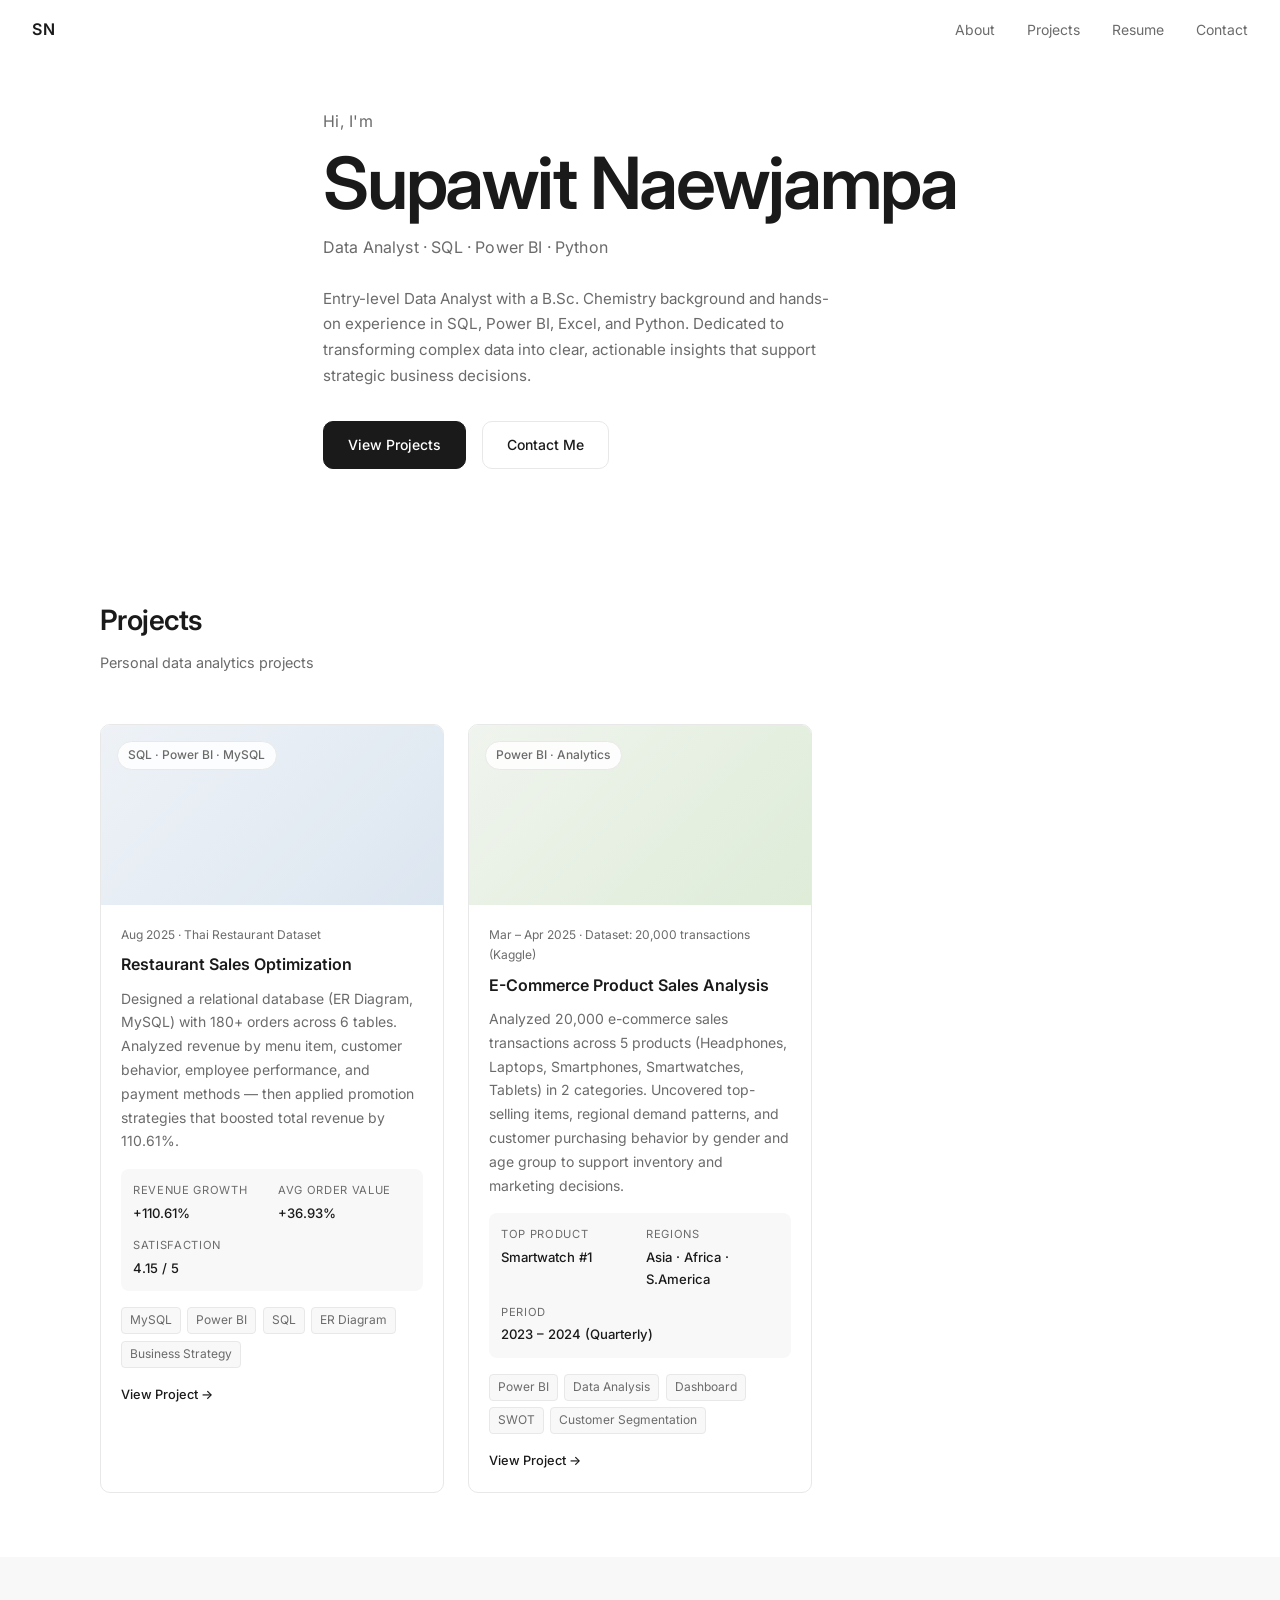
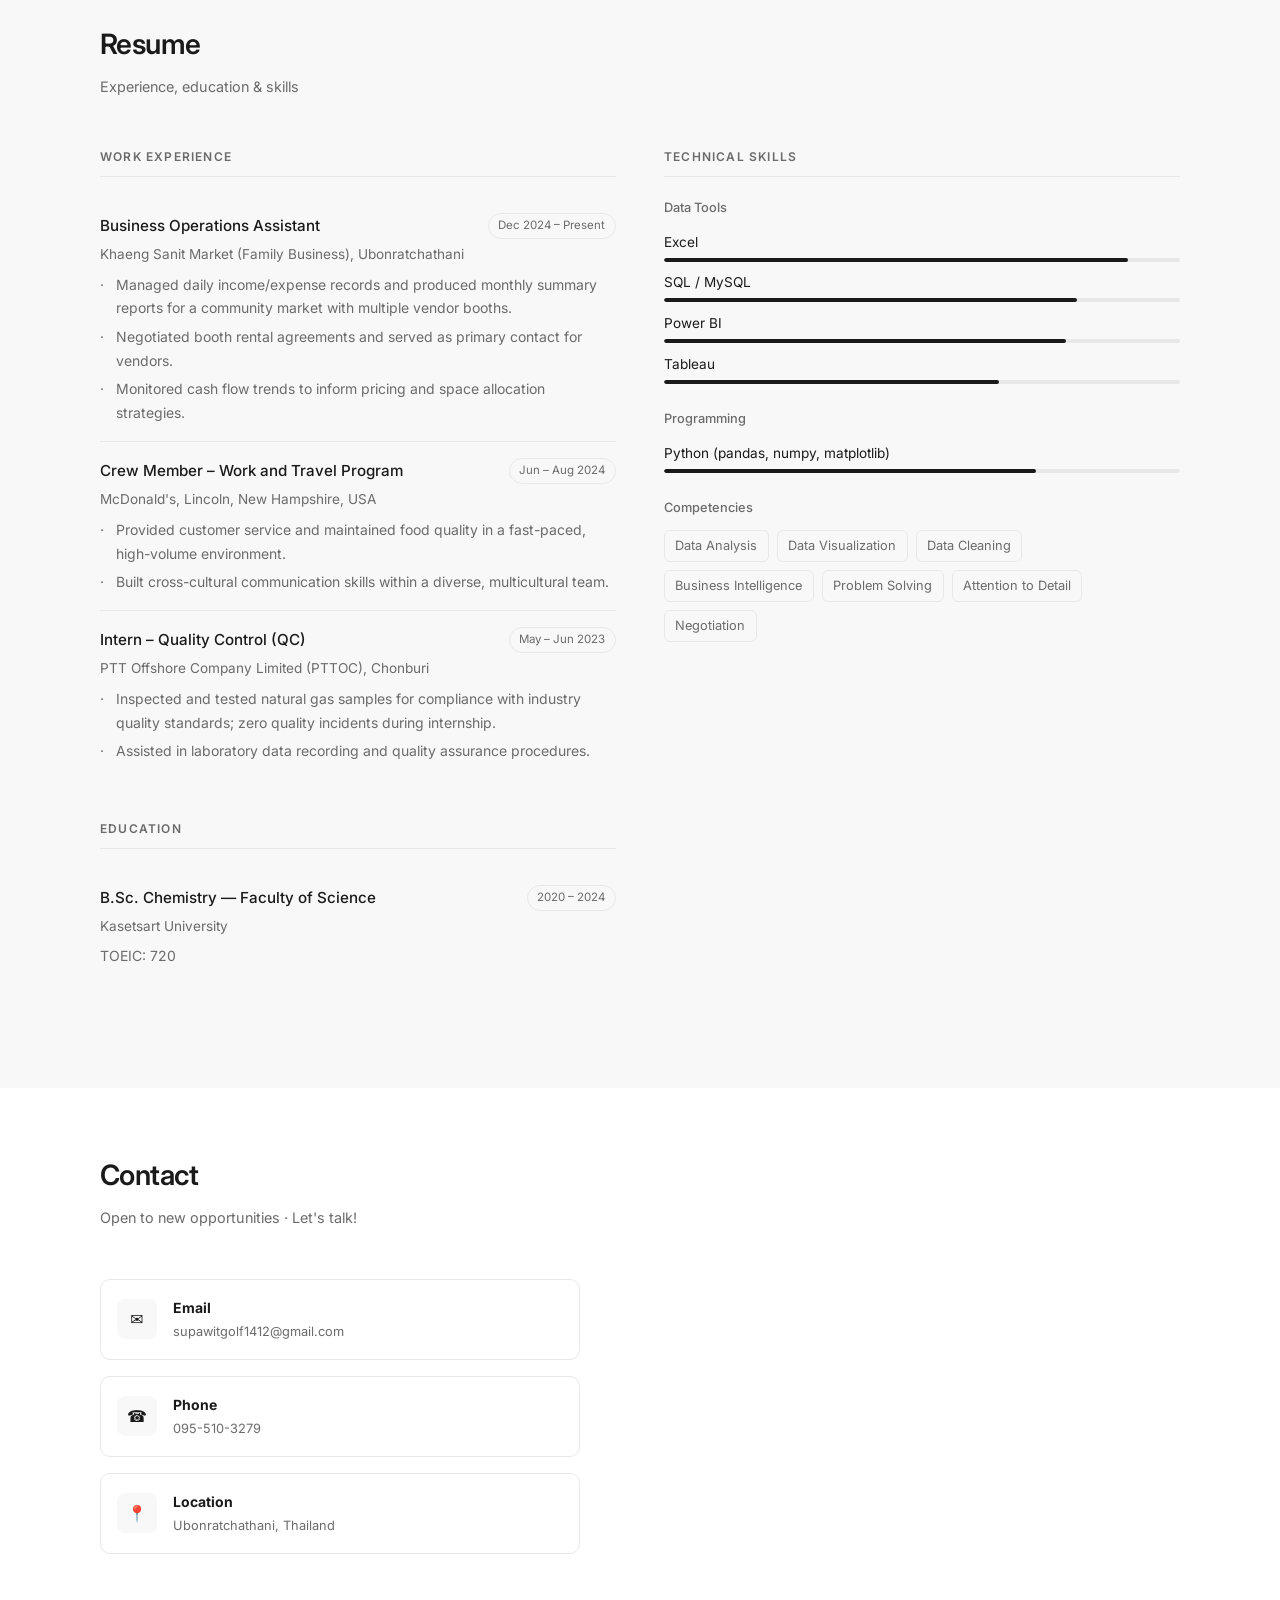
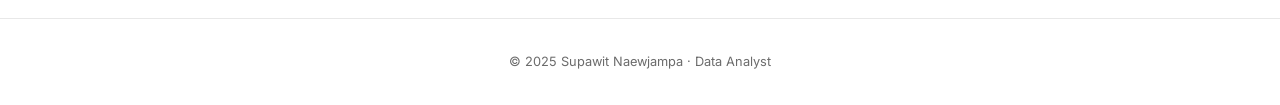
==== index.html @ 6e82e292 "Add portfolio website" ====
<!DOCTYPE html>
<html lang="en">
<head>
  <meta charset="UTF-8" />
  <meta name="viewport" content="width=device-width, initial-scale=1.0" />
  <title>Supawit Naewjampa — Data Analyst</title>
  <meta name="description" content="Portfolio of Supawit Naewjampa, an entry-level Data Analyst skilled in SQL, Power BI, Excel, and Python. Open to new opportunities." />
  <meta name="keywords" content="Data Analyst, SQL, Power BI, Python, Excel, Tableau, Portfolio" />
  <meta property="og:title" content="Supawit Naewjampa — Data Analyst" />
  <meta property="og:description" content="Entry-level Data Analyst with hands-on experience in SQL, Power BI, Excel, and Python. View my projects and resume." />
  <meta property="og:type" content="website" />
  <link rel="icon" href="data:image/svg+xml,<svg xmlns='http://www.w3.org/2000/svg' viewBox='0 0 100 100'><text y='.9em' font-size='90'>📊</text></svg>" />
  <link rel="stylesheet" href="style.css" />
  <link rel="preconnect" href="https://fonts.googleapis.com" />
  <link href="https://fonts.googleapis.com/css2?family=Inter:wght@300;400;500;600&display=swap" rel="stylesheet" />
</head>
<body>

  <!-- NAV -->
  <nav class="nav" id="nav">
    <a href="#" class="nav-logo">SN</a>
    <ul class="nav-links">
      <li><a href="#about">About</a></li>
      <li><a href="#portfolio">Projects</a></li>
      <li><a href="#resume">Resume</a></li>
      <li><a href="#contact">Contact</a></li>
    </ul>
    <button class="nav-toggle" id="navToggle" aria-label="Menu">
      <span></span><span></span><span></span>
    </button>
  </nav>

  <!-- HERO / ABOUT -->
  <section id="about" class="section hero">
    <div class="container">
      <p class="hero-greeting">Hi, I'm</p>
      <h1 class="hero-name">Supawit Naewjampa</h1>
      <p class="hero-title">Data Analyst · SQL · Power BI · Python</p>
      <p class="hero-bio">
        Entry-level Data Analyst with a B.Sc. Chemistry background and hands-on experience in SQL, Power BI, Excel, and Python.
        Dedicated to transforming complex data into clear, actionable insights that support strategic business decisions.
      </p>
      <div class="hero-cta">
        <a href="#portfolio" class="btn btn-primary">View Projects</a>
        <a href="#contact" class="btn btn-outline">Contact Me</a>
      </div>
    </div>
  </section>

  <!-- PORTFOLIO -->
  <section id="portfolio" class="section">
    <div class="container">
      <h2 class="section-title">Projects</h2>
      <p class="section-sub">Personal data analytics projects</p>

      <div class="grid">

        <article class="card">
          <div class="card-img card-img--db">
            <span class="card-tag">SQL · Power BI · MySQL</span>
          </div>
          <div class="card-body">
            <div class="card-meta">Aug 2025 · Thai Restaurant Dataset</div>
            <h3>Restaurant Sales Optimization</h3>
            <p>Designed a relational database (ER Diagram, MySQL) with 180+ orders across 6 tables. Analyzed revenue by menu item, customer behavior, employee performance, and payment methods — then applied promotion strategies that boosted total revenue by 110.61%.</p>
            <div class="card-highlights">
              <div class="highlight-item">
                <span class="highlight-label">Revenue Growth</span>
                <span class="highlight-value">+110.61%</span>
              </div>
              <div class="highlight-item">
                <span class="highlight-label">Avg Order Value</span>
                <span class="highlight-value">+36.93%</span>
              </div>
              <div class="highlight-item">
                <span class="highlight-label">Satisfaction</span>
                <span class="highlight-value">4.15 / 5</span>
              </div>
            </div>
            <div class="card-tags">
              <span>MySQL</span><span>Power BI</span><span>SQL</span><span>ER Diagram</span><span>Business Strategy</span>
            </div>
            <div class="card-links">
              <a href="https://coda.io/d/_dsMprpHT7Dx/Final-Project-Restaurant-Sales-Optimization_su_0Qp3b" target="_blank" rel="noopener" class="stretched-link">View Project →</a>
            </div>
          </div>
        </article>

        <article class="card card--wide">
          <div class="card-img card-img--ecom">
            <span class="card-tag">Power BI · Analytics</span>
          </div>
          <div class="card-body">
            <div class="card-meta">Mar – Apr 2025 · Dataset: 20,000 transactions (Kaggle)</div>
            <h3>E-Commerce Product Sales Analysis</h3>
            <p>Analyzed 20,000 e-commerce sales transactions across 5 products (Headphones, Laptops, Smartphones, Smartwatches, Tablets) in 2 categories. Uncovered top-selling items, regional demand patterns, and customer purchasing behavior by gender and age group to support inventory and marketing decisions.</p>
            <div class="card-highlights">
              <div class="highlight-item">
                <span class="highlight-label">Top Product</span>
                <span class="highlight-value">Smartwatch #1</span>
              </div>
              <div class="highlight-item">
                <span class="highlight-label">Regions</span>
                <span class="highlight-value">Asia · Africa · S.America</span>
              </div>
              <div class="highlight-item">
                <span class="highlight-label">Period</span>
                <span class="highlight-value">2023 – 2024 (Quarterly)</span>
              </div>
            </div>
            <div class="card-tags">
              <span>Power BI</span><span>Data Analysis</span><span>Dashboard</span><span>SWOT</span><span>Customer Segmentation</span>
            </div>
            <div class="card-links">
              <a href="https://www.notion.so/E-Commerce-Product-Sales-19c17aaf703680258647c594eb181c4d" target="_blank" rel="noopener" class="stretched-link">View Project →</a>
            </div>
          </div>
        </article>

      </div>
    </div>
  </section>

  <!-- RESUME -->
  <section id="resume" class="section section-alt">
    <div class="container">
      <h2 class="section-title">Resume</h2>
      <p class="section-sub">Experience, education & skills</p>

      <div class="resume-grid">

        <!-- LEFT -->
        <div>

          <div class="resume-block">
            <h3 class="resume-block-title">Work Experience</h3>

            <div class="timeline-item">
              <div class="timeline-header">
                <strong>Business Operations Assistant</strong>
                <span class="badge">Dec 2024 – Present</span>
              </div>
              <p class="timeline-company">Khaeng Sanit Market (Family Business), Ubonratchathani</p>
              <ul class="timeline-list">
                <li>Managed daily income/expense records and produced monthly summary reports for a community market with multiple vendor booths.</li>
                <li>Negotiated booth rental agreements and served as primary contact for vendors.</li>
                <li>Monitored cash flow trends to inform pricing and space allocation strategies.</li>
              </ul>
            </div>

            <div class="timeline-item">
              <div class="timeline-header">
                <strong>Crew Member – Work and Travel Program</strong>
                <span class="badge">Jun – Aug 2024</span>
              </div>
              <p class="timeline-company">McDonald's, Lincoln, New Hampshire, USA</p>
              <ul class="timeline-list">
                <li>Provided customer service and maintained food quality in a fast-paced, high-volume environment.</li>
                <li>Built cross-cultural communication skills within a diverse, multicultural team.</li>
              </ul>
            </div>

            <div class="timeline-item">
              <div class="timeline-header">
                <strong>Intern – Quality Control (QC)</strong>
                <span class="badge">May – Jun 2023</span>
              </div>
              <p class="timeline-company">PTT Offshore Company Limited (PTTOC), Chonburi</p>
              <ul class="timeline-list">
                <li>Inspected and tested natural gas samples for compliance with industry quality standards; zero quality incidents during internship.</li>
                <li>Assisted in laboratory data recording and quality assurance procedures.</li>
              </ul>
            </div>

          </div>

          <div class="resume-block">
            <h3 class="resume-block-title">Education</h3>

            <div class="timeline-item">
              <div class="timeline-header">
                <strong>B.Sc. Chemistry — Faculty of Science</strong>
                <span class="badge">2020 – 2024</span>
              </div>
              <p class="timeline-company">Kasetsart University</p>
              <p class="timeline-note">TOEIC: 720</p>
            </div>

          </div>

        </div>

        <!-- RIGHT: Skills -->
        <div>

          <div class="resume-block">
            <h3 class="resume-block-title">Technical Skills</h3>

            <div class="skill-group">
              <h4>Data Tools</h4>
              <div class="skill-list">
                <div class="skill-item">
                  <span>Excel</span>
                  <div class="skill-bar"><div class="skill-fill" style="width:90%"></div></div>
                </div>
                <div class="skill-item">
                  <span>SQL / MySQL</span>
                  <div class="skill-bar"><div class="skill-fill" style="width:80%"></div></div>
                </div>
                <div class="skill-item">
                  <span>Power BI</span>
                  <div class="skill-bar"><div class="skill-fill" style="width:78%"></div></div>
                </div>
                <div class="skill-item">
                  <span>Tableau</span>
                  <div class="skill-bar"><div class="skill-fill" style="width:65%"></div></div>
                </div>
              </div>
            </div>

            <div class="skill-group">
              <h4>Programming</h4>
              <div class="skill-list">
                <div class="skill-item">
                  <span>Python (pandas, numpy, matplotlib)</span>
                  <div class="skill-bar"><div class="skill-fill" style="width:72%"></div></div>
                </div>
              </div>
            </div>

            <div class="skill-group">
              <h4>Competencies</h4>
              <div class="tags-wrap">
                <span class="tag">Data Analysis</span>
                <span class="tag">Data Visualization</span>
                <span class="tag">Data Cleaning</span>
                <span class="tag">Business Intelligence</span>
                <span class="tag">Problem Solving</span>
                <span class="tag">Attention to Detail</span>
                <span class="tag">Negotiation</span>
              </div>
            </div>

          </div>

        </div>

      </div>
    </div>
  </section>

  <!-- CONTACT -->
  <section id="contact" class="section">
    <div class="container contact-wrap">
      <h2 class="section-title">Contact</h2>
      <p class="section-sub">Open to new opportunities · Let's talk!</p>

      <div class="contact-grid">

        <div class="contact-info">
          <a href="mailto:supawitgolf1412@gmail.com" class="contact-item">
            <span class="contact-icon">✉</span>
            <div>
              <strong>Email</strong>
              <p>supawitgolf1412@gmail.com</p>
            </div>
          </a>
          <a href="tel:0955103279" class="contact-item">
            <span class="contact-icon">☎</span>
            <div>
              <strong>Phone</strong>
              <p>095-510-3279</p>
            </div>
          </a>
          <div class="contact-item">
            <span class="contact-icon">📍</span>
            <div>
              <strong>Location</strong>
              <p>Ubonratchathani, Thailand</p>
            </div>
          </div>
        </div>

      </div>
    </div>
  </section>

  <!-- FOOTER -->
  <footer class="footer">
    <p>© 2025 Supawit Naewjampa · Data Analyst</p>
  </footer>

  <script src="main.js"></script>
</body>
</html>
---- style.css ----
/* ── Reset & Base ── */
*, *::before, *::after { box-sizing: border-box; margin: 0; padding: 0; }

:root {
  --bg: #ffffff;
  --surface: #f8f8f8;
  --border: #e8e8e8;
  --text: #1a1a1a;
  --muted: #6b6b6b;
  --accent: #1a1a1a;
  --accent-hover: #333;
  --radius: 10px;
  --max-w: 1080px;
  --nav-h: 60px;
}

html { scroll-behavior: smooth; }

body {
  font-family: 'Inter', system-ui, sans-serif;
  background: var(--bg);
  color: var(--text);
  font-size: 16px;
  line-height: 1.7;
  -webkit-font-smoothing: antialiased;
}

a { color: inherit; text-decoration: none; }
img { display: block; max-width: 100%; }
ul { list-style: none; }

/* ── Nav ── */
.nav {
  position: fixed;
  top: 0; left: 0; right: 0;
  height: var(--nav-h);
  background: rgba(255,255,255,0.9);
  backdrop-filter: blur(12px);
  border-bottom: 1px solid transparent;
  display: flex;
  align-items: center;
  justify-content: space-between;
  padding: 0 2rem;
  z-index: 100;
  transition: border-color 0.3s;
}

.nav.scrolled { border-bottom-color: var(--border); }

.nav-logo {
  font-weight: 600;
  font-size: 1rem;
  letter-spacing: 0.05em;
}

.nav-links {
  display: flex;
  gap: 2rem;
}

.nav-links a {
  font-size: 0.875rem;
  color: var(--muted);
  transition: color 0.2s;
}

.nav-links a:hover { color: var(--text); }

.nav-toggle {
  display: none;
  flex-direction: column;
  gap: 5px;
  background: none;
  border: none;
  cursor: pointer;
  padding: 4px;
}

.nav-toggle span {
  display: block;
  width: 22px;
  height: 2px;
  background: var(--text);
  border-radius: 2px;
  transition: all 0.3s;
}

/* ── Sections ── */
.section {
  padding: 4rem 2rem;
}

.section:first-of-type { padding-top: calc(3rem + var(--nav-h)); }

.section-alt { background: var(--surface); }

.container {
  max-width: var(--max-w);
  margin: 0 auto;
}

.section-title {
  font-size: 1.75rem;
  font-weight: 600;
  letter-spacing: -0.02em;
  margin-bottom: 0.4rem;
}

.section-sub {
  color: var(--muted);
  font-size: 0.9rem;
  margin-bottom: 3rem;
}

/* ── Hero ── */
.hero { min-height: auto; display: flex; align-items: center; }

.hero-greeting {
  font-size: 1rem;
  color: var(--muted);
  margin-bottom: 0.5rem;
  letter-spacing: 0.03em;
}

.hero-name {
  font-size: clamp(2.5rem, 6vw, 4.5rem);
  font-weight: 600;
  letter-spacing: -0.03em;
  line-height: 1.1;
  margin-bottom: 0.75rem;
}

.hero-title {
  font-size: 1rem;
  color: var(--muted);
  margin-bottom: 1.5rem;
  letter-spacing: 0.01em;
}

.hero-bio {
  max-width: 520px;
  color: var(--muted);
  margin-bottom: 2rem;
  font-size: 0.95rem;
}

.hero-cta {
  display: flex;
  gap: 1rem;
  flex-wrap: wrap;
}

/* ── Buttons ── */
.btn {
  display: inline-block;
  padding: 0.7rem 1.5rem;
  border-radius: var(--radius);
  font-size: 0.875rem;
  font-weight: 500;
  cursor: pointer;
  transition: all 0.2s;
  border: 1.5px solid transparent;
}

.btn-primary {
  background: var(--text);
  color: #fff;
  border-color: var(--text);
}

.btn-primary:hover { background: var(--accent-hover); border-color: var(--accent-hover); }

.btn-outline {
  background: transparent;
  color: var(--text);
  border-color: var(--border);
}

.btn-outline:hover { border-color: var(--text); }

/* ── Portfolio Grid ── */
.grid {
  display: grid;
  grid-template-columns: repeat(auto-fill, minmax(300px, 1fr));
  gap: 1.5rem;
}

.card {
  border: 1px solid var(--border);
  border-radius: var(--radius);
  overflow: hidden;
  transition: box-shadow 0.25s, transform 0.25s;
  background: var(--bg);
  position: relative;
  cursor: pointer;
}

.card:hover {
  box-shadow: 0 8px 30px rgba(0,0,0,0.08);
  transform: translateY(-3px);
}

.card-img {
  height: 180px;
  display: flex;
  align-items: flex-start;
  padding: 1rem;
  position: relative;
}

.card-tag {
  font-size: 0.75rem;
  font-weight: 500;
  background: rgba(255,255,255,0.85);
  backdrop-filter: blur(4px);
  border: 1px solid var(--border);
  border-radius: 20px;
  padding: 0.2rem 0.65rem;
  color: var(--muted);
}

.card-body { padding: 1.25rem; }

.card-body h3 {
  font-size: 1rem;
  font-weight: 600;
  margin-bottom: 0.5rem;
}

.card-body p {
  font-size: 0.875rem;
  color: var(--muted);
  margin-bottom: 1rem;
}

.card-tags {
  display: flex;
  flex-wrap: wrap;
  gap: 0.4rem;
  margin-bottom: 1rem;
}

.card-tags span {
  font-size: 0.75rem;
  background: var(--surface);
  border: 1px solid var(--border);
  border-radius: 4px;
  padding: 0.15rem 0.5rem;
  color: var(--muted);
}

.card-links {
  display: flex;
  gap: 1rem;
}

.card-links a {
  font-size: 0.8rem;
  font-weight: 500;
  color: var(--text);
  transition: opacity 0.2s;
}

.card-links a:hover { opacity: 0.6; }

/* Stretched link — makes the entire card clickable */
.card-links a.stretched-link::after {
  content: '';
  position: absolute;
  inset: 0;
  z-index: 1;
}

/* Other elements inside card stay above the overlay */
.card-tags, .card-meta, .card-img, .card-highlights { position: relative; z-index: 2; }

.card--wide { grid-column: span 1; }

.card-highlights {
  display: flex;
  gap: 0.75rem;
  flex-wrap: wrap;
  margin-bottom: 1rem;
  padding: 0.75rem;
  background: var(--surface);
  border-radius: 8px;
}

.highlight-item {
  display: flex;
  flex-direction: column;
  gap: 0.1rem;
  flex: 1;
  min-width: 100px;
}

.highlight-label {
  font-size: 0.7rem;
  color: var(--muted);
  text-transform: uppercase;
  letter-spacing: 0.06em;
}

.highlight-value {
  font-size: 0.82rem;
  font-weight: 500;
  color: var(--text);
}

/* ── Resume ── */
.resume-grid {
  display: grid;
  grid-template-columns: 1fr 1fr;
  gap: 3rem;
  align-items: start;
}

.resume-block { margin-bottom: 2.5rem; }

.resume-block-title {
  font-size: 0.75rem;
  font-weight: 600;
  text-transform: uppercase;
  letter-spacing: 0.1em;
  color: var(--muted);
  margin-bottom: 1.25rem;
  padding-bottom: 0.5rem;
  border-bottom: 1px solid var(--border);
}

.timeline-item {
  padding: 1rem 0;
  border-bottom: 1px solid var(--border);
}

.timeline-item:last-child { border-bottom: none; }

.timeline-header {
  display: flex;
  justify-content: space-between;
  align-items: flex-start;
  gap: 0.5rem;
  margin-bottom: 0.25rem;
  flex-wrap: wrap;
}

.timeline-header strong { font-weight: 500; font-size: 0.95rem; }

.badge {
  font-size: 0.72rem;
  background: var(--surface);
  border: 1px solid var(--border);
  border-radius: 20px;
  padding: 0.15rem 0.6rem;
  color: var(--muted);
  white-space: nowrap;
}

.timeline-company {
  font-size: 0.85rem;
  color: var(--muted);
  margin-bottom: 0.4rem;
}

.timeline-item p:last-child {
  font-size: 0.875rem;
  color: var(--muted);
}

.timeline-list {
  list-style: none;
  padding: 0;
  margin: 0;
  display: flex;
  flex-direction: column;
  gap: 0.3rem;
}

.timeline-list li {
  font-size: 0.875rem;
  color: var(--muted);
  padding-left: 1rem;
  position: relative;
}

.timeline-list li::before {
  content: "·";
  position: absolute;
  left: 0;
  color: var(--muted);
}

.timeline-note {
  font-size: 0.8rem;
  color: var(--muted);
  margin-top: 0.2rem;
}

.card-meta {
  font-size: 0.75rem;
  color: var(--muted);
  margin-bottom: 0.4rem;
}

.card-img--db   { background: linear-gradient(135deg, #eef2f7 0%, #dce6f0 100%); }
.card-img--ecom { background: linear-gradient(135deg, #f0f4ee 0%, #deecd8 100%); }

/* ── Skills ── */
.skill-group { margin-bottom: 1.5rem; }

.skill-group h4 {
  font-size: 0.8rem;
  font-weight: 500;
  color: var(--muted);
  margin-bottom: 0.75rem;
}

.skill-list { display: flex; flex-direction: column; gap: 0.6rem; }

.skill-item {
  display: flex;
  flex-direction: column;
  gap: 0.25rem;
}

.skill-item span { font-size: 0.85rem; }

.skill-bar {
  height: 4px;
  background: var(--border);
  border-radius: 2px;
  overflow: hidden;
}

.skill-fill {
  height: 100%;
  background: var(--text);
  border-radius: 2px;
  width: 0;
  transition: width 1.2s cubic-bezier(0.4, 0, 0.2, 1);
}

.tags-wrap {
  display: flex;
  flex-wrap: wrap;
  gap: 0.5rem;
}

.tag {
  font-size: 0.8rem;
  border: 1px solid var(--border);
  border-radius: 6px;
  padding: 0.25rem 0.65rem;
  color: var(--muted);
}

/* ── Contact ── */
.contact-grid {
  display: grid;
  grid-template-columns: 1fr;
  gap: 1.5rem;
  max-width: 480px;
}

.contact-info { display: flex; flex-direction: column; gap: 1rem; }

.contact-item {
  display: flex;
  align-items: center;
  gap: 1rem;
  padding: 1rem;
  border: 1px solid var(--border);
  border-radius: var(--radius);
  transition: border-color 0.2s;
}

.contact-item:hover { border-color: var(--text); }

.contact-icon {
  width: 40px;
  height: 40px;
  display: flex;
  align-items: center;
  justify-content: center;
  background: var(--surface);
  border-radius: 8px;
  font-size: 1rem;
  flex-shrink: 0;
  font-weight: 600;
}

.contact-item strong { font-size: 0.875rem; display: block; margin-bottom: 0.1rem; }
.contact-item p { font-size: 0.8rem; color: var(--muted); }

/* ── Form ── */
.contact-form { display: flex; flex-direction: column; gap: 1rem; }

.form-group { display: flex; flex-direction: column; gap: 0.35rem; }

.form-group label { font-size: 0.8rem; font-weight: 500; }

.form-group input,
.form-group textarea {
  padding: 0.7rem 0.9rem;
  border: 1px solid var(--border);
  border-radius: var(--radius);
  font-family: inherit;
  font-size: 0.875rem;
  background: var(--bg);
  color: var(--text);
  transition: border-color 0.2s;
  resize: vertical;
}

.form-group input:focus,
.form-group textarea:focus {
  outline: none;
  border-color: var(--text);
}

.form-note { font-size: 0.75rem; color: var(--muted); margin-top: -0.25rem; }

/* ── Footer ── */
.footer {
  padding: 2rem;
  text-align: center;
  font-size: 0.8rem;
  color: var(--muted);
  border-top: 1px solid var(--border);
}

/* ── Fade-in animation ── */
.fade-in {
  opacity: 0;
  transform: translateY(20px);
  transition: opacity 0.6s ease, transform 0.6s ease;
}

.fade-in.visible {
  opacity: 1;
  transform: translateY(0);
}

/* ── Responsive ── */
@media (max-width: 768px) {
  .nav-links { display: none; }
  .nav-links.open {
    display: flex;
    flex-direction: column;
    position: fixed;
    top: var(--nav-h);
    left: 0; right: 0;
    background: var(--bg);
    border-bottom: 1px solid var(--border);
    padding: 1.5rem 2rem;
    gap: 1.25rem;
  }

  .nav-toggle { display: flex; }

  .resume-grid,
  .contact-grid {
    grid-template-columns: 1fr;
    gap: 2rem;
  }

  .section { padding: 3rem 1.25rem; }
  .section:first-of-type { padding-top: calc(2rem + var(--nav-h)); }
}
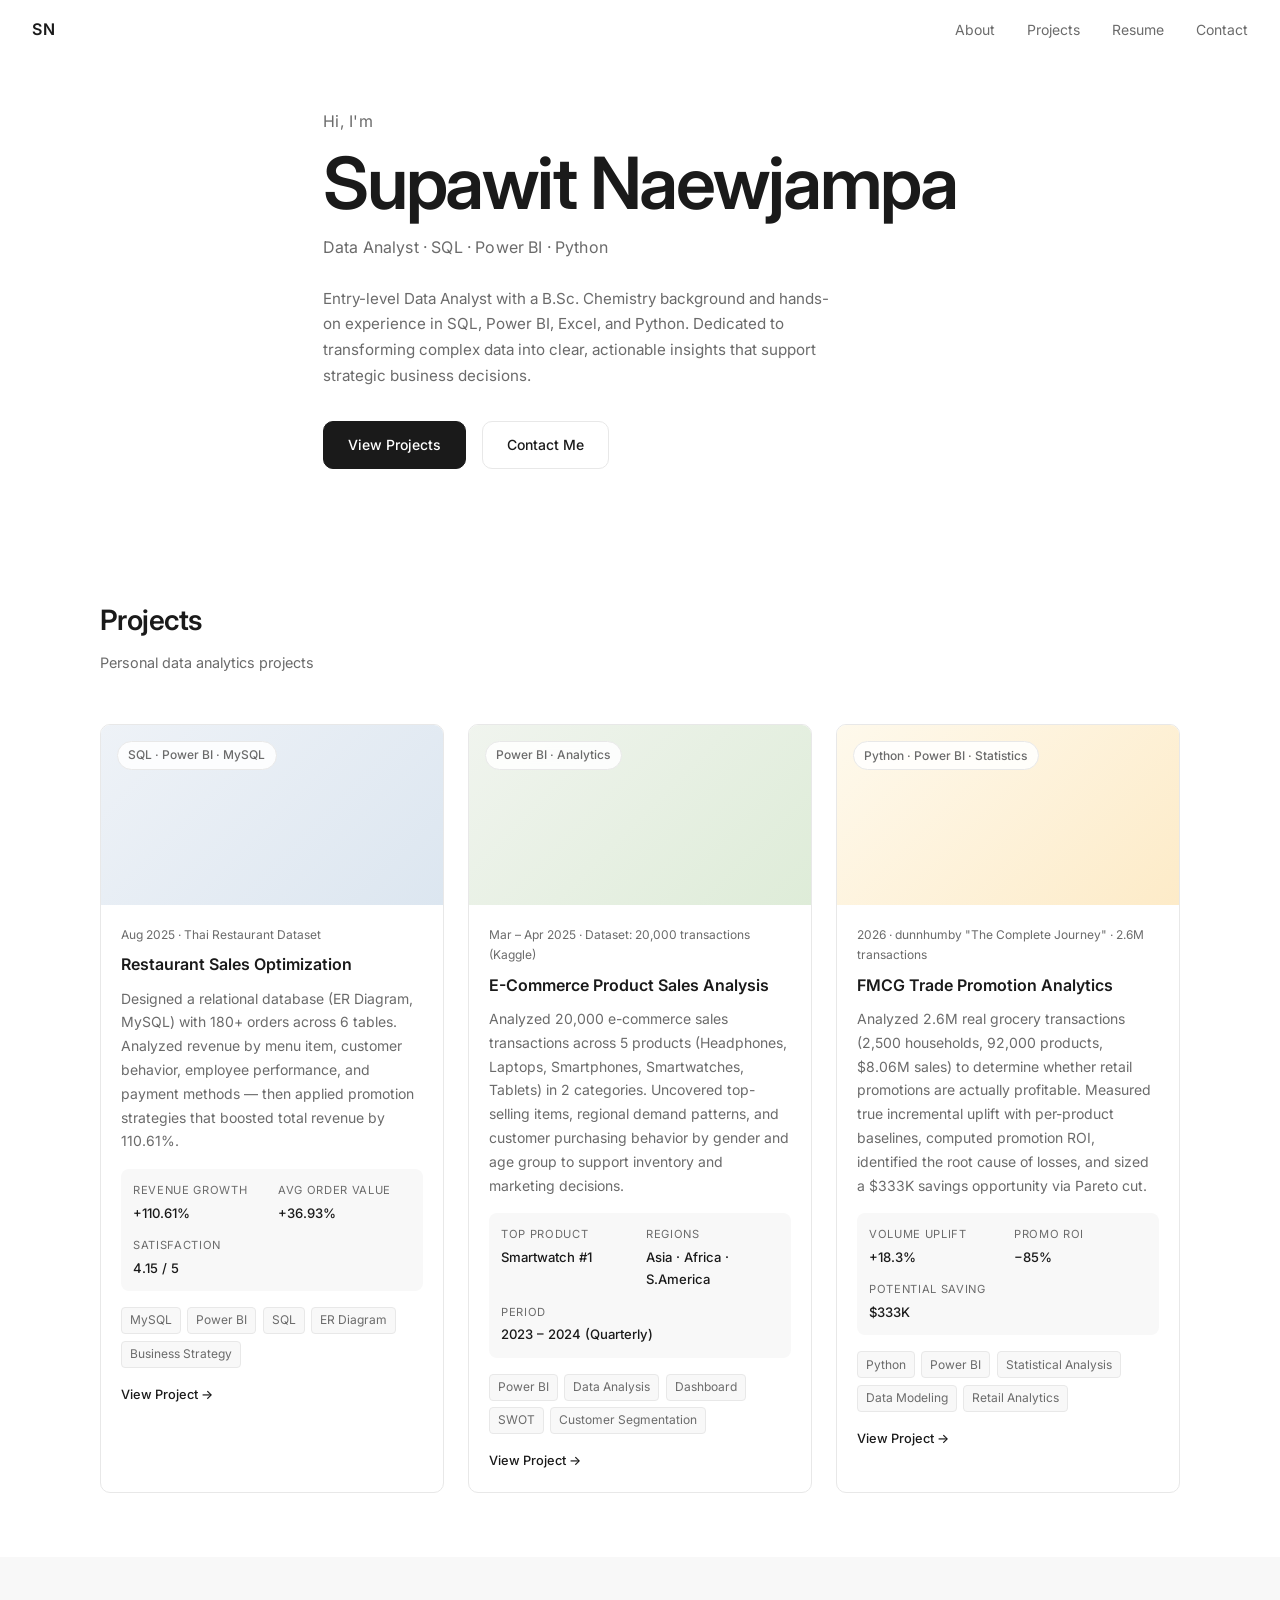
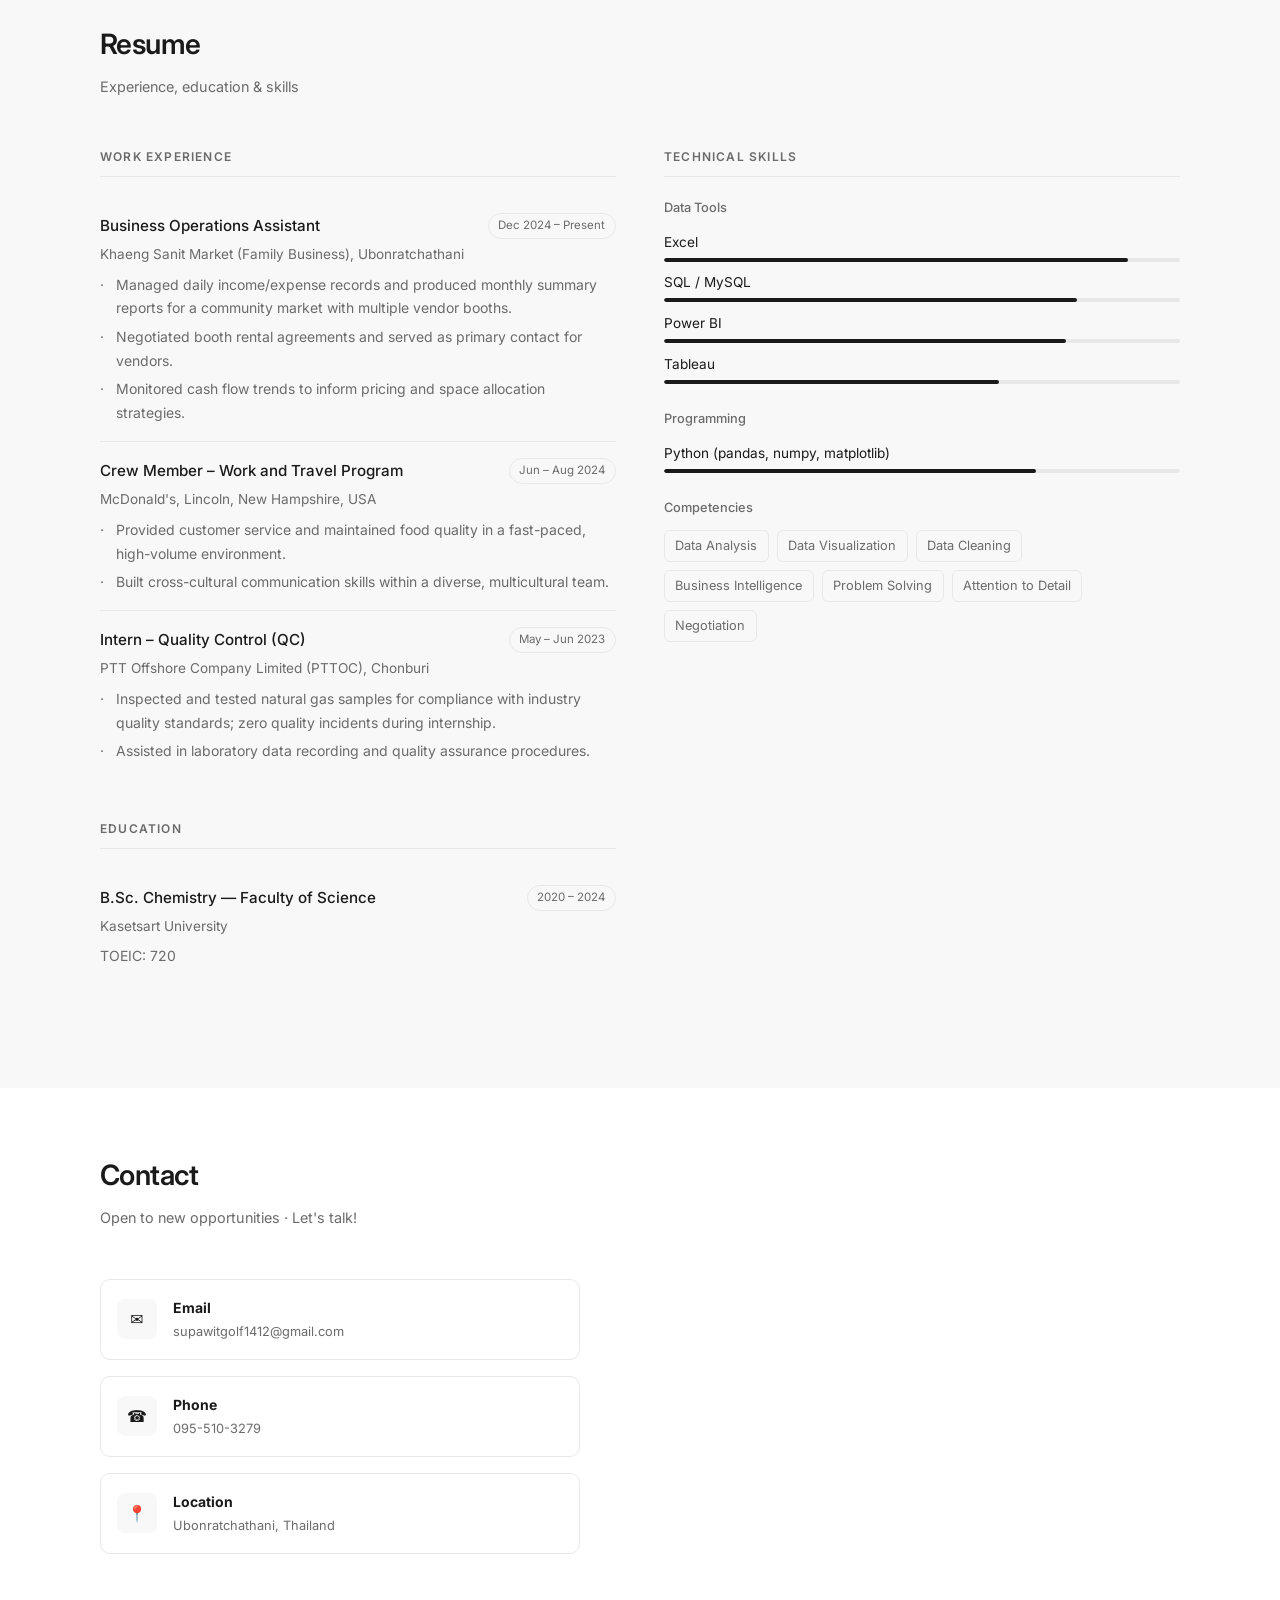
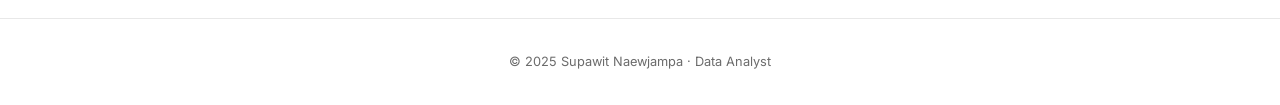
==== commit f424494a: "Add FMCG Trade Promotion Analytics project" ====
--- a/index.html
+++ b/index.html
@@ -117,6 +117,37 @@
           </div>
         </article>
 
+        <article class="card card--wide">
+          <div class="card-img card-img--fmcg">
+            <span class="card-tag">Python · Power BI · Statistics</span>
+          </div>
+          <div class="card-body">
+            <div class="card-meta">2026 · dunnhumby "The Complete Journey" · 2.6M transactions</div>
+            <h3>FMCG Trade Promotion Analytics</h3>
+            <p>Analyzed 2.6M real grocery transactions (2,500 households, 92,000 products, $8.06M sales) to determine whether retail promotions are actually profitable. Measured true incremental uplift with per-product baselines, computed promotion ROI, identified the root cause of losses, and sized a $333K savings opportunity via Pareto cut.</p>
+            <div class="card-highlights">
+              <div class="highlight-item">
+                <span class="highlight-label">Volume Uplift</span>
+                <span class="highlight-value">+18.3%</span>
+              </div>
+              <div class="highlight-item">
+                <span class="highlight-label">Promo ROI</span>
+                <span class="highlight-value">−85%</span>
+              </div>
+              <div class="highlight-item">
+                <span class="highlight-label">Potential Saving</span>
+                <span class="highlight-value">$333K</span>
+              </div>
+            </div>
+            <div class="card-tags">
+              <span>Python</span><span>Power BI</span><span>Statistical Analysis</span><span>Data Modeling</span><span>Retail Analytics</span>
+            </div>
+            <div class="card-links">
+              <a href="https://spice-bonobo-fb7.notion.site/FMCG-Trade-Promotion-Analytics-38717aaf703681d18704dffa84e2f94f?source=copy_link" target="_blank" rel="noopener" class="stretched-link">View Project →</a>
+            </div>
+          </div>
+        </article>
+
       </div>
     </div>
   </section>
--- a/style.css
+++ b/style.css
@@ -404,6 +404,7 @@
 
 .card-img--db   { background: linear-gradient(135deg, #eef2f7 0%, #dce6f0 100%); }
 .card-img--ecom { background: linear-gradient(135deg, #f0f4ee 0%, #deecd8 100%); }
+.card-img--fmcg { background: linear-gradient(135deg, #fef9ec 0%, #fdebc8 100%); }
 
 /* ── Skills ── */
 .skill-group { margin-bottom: 1.5rem; }
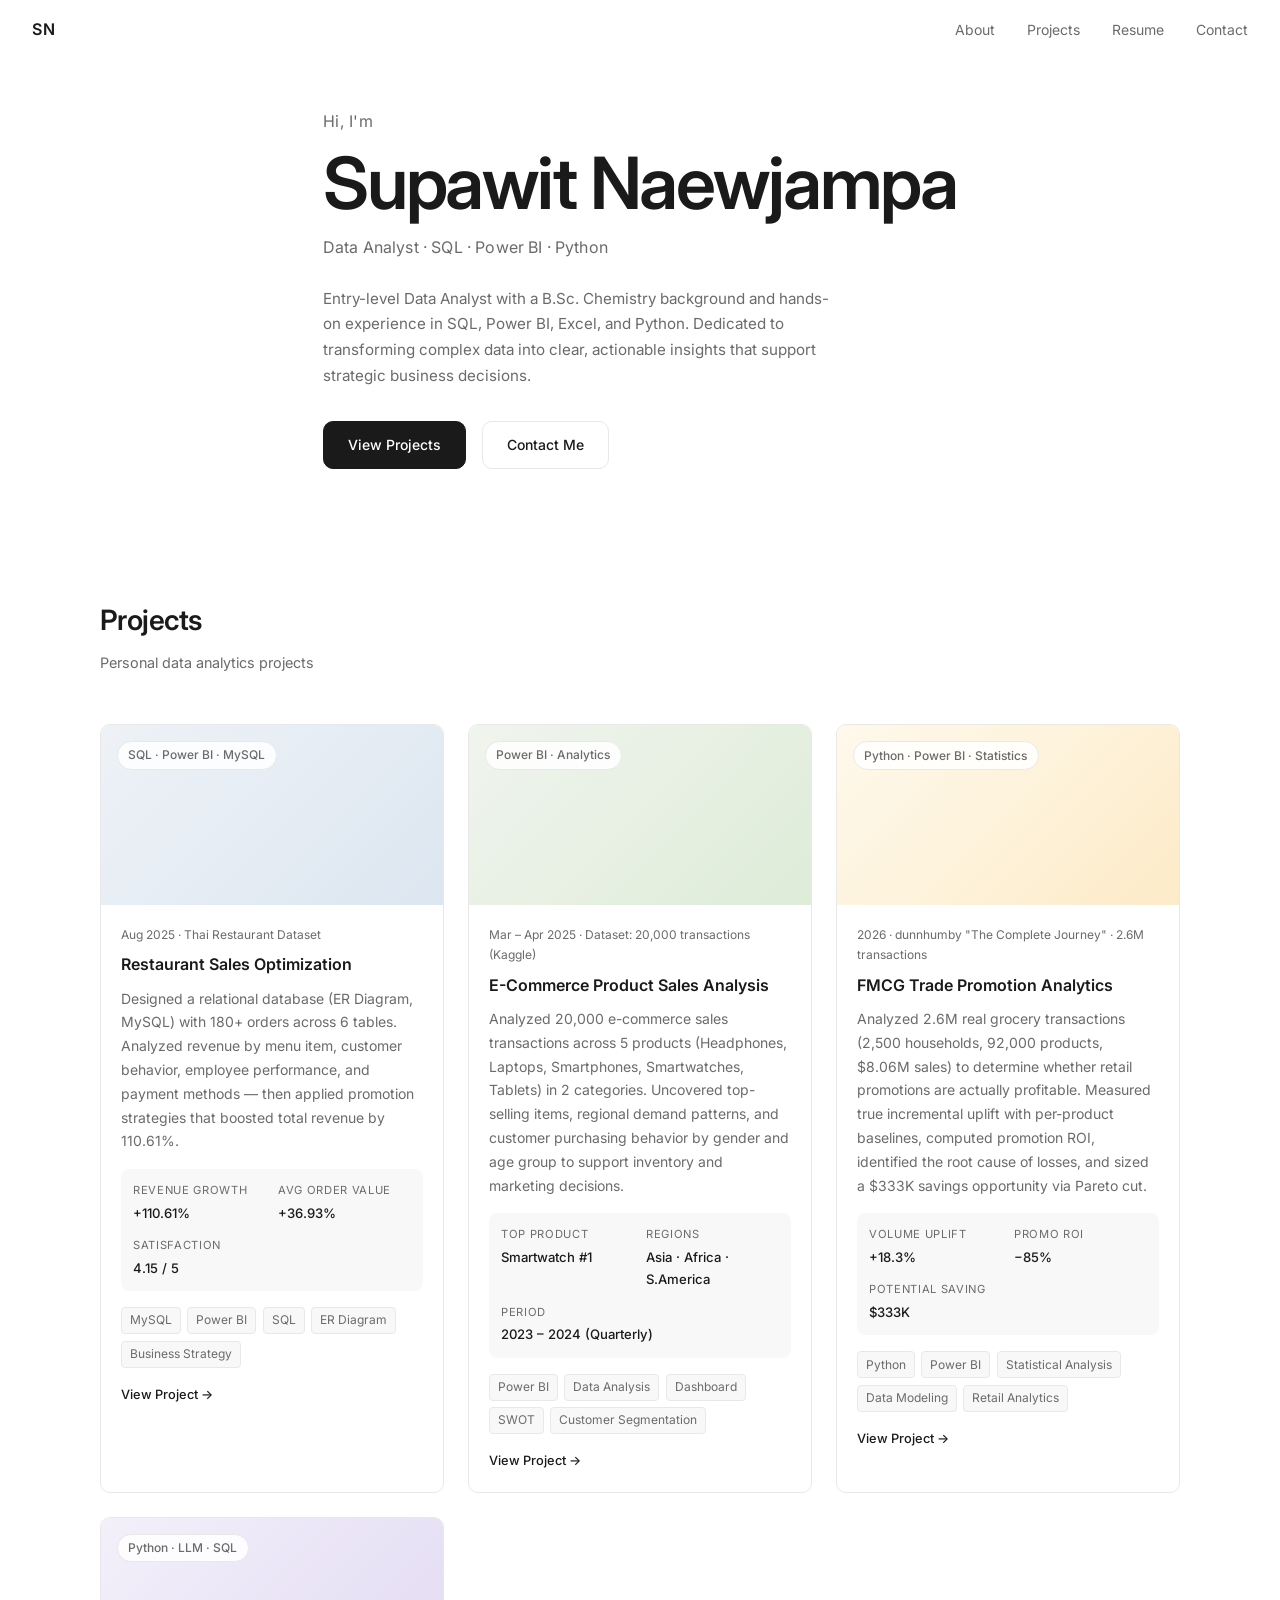
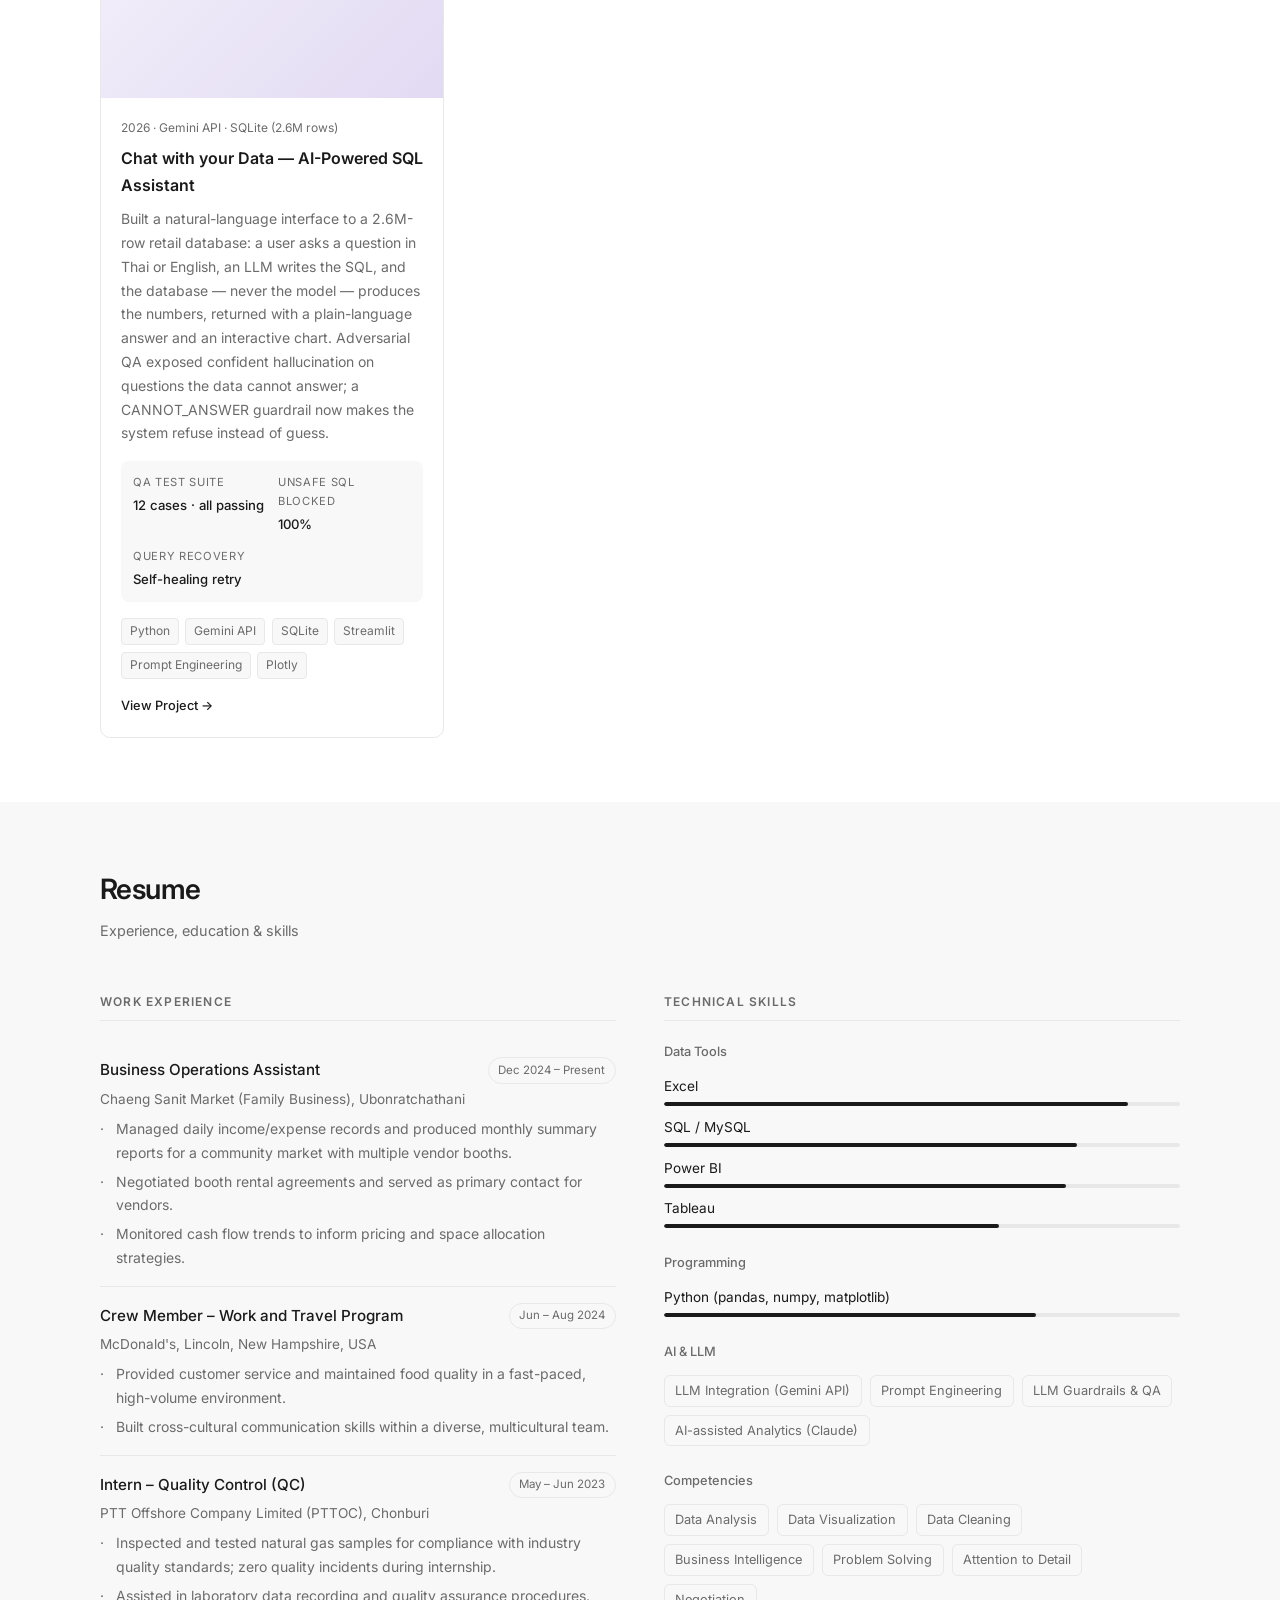
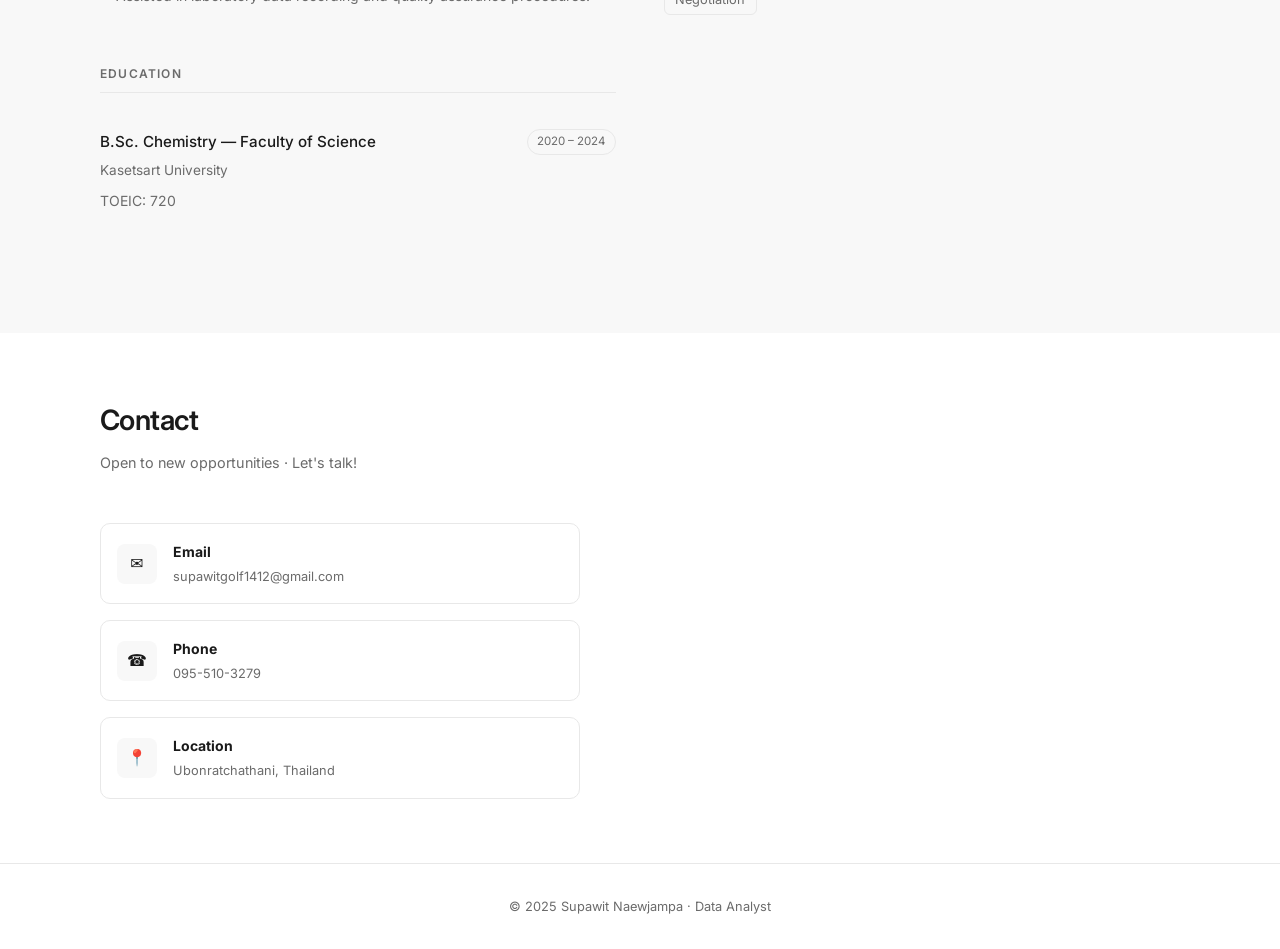
==== commit 62b4441a: "Add Chat with your Data project card and AI & LLM skills Co-Authored-By: Claude Opus 4.8 <noreply@an" ====
--- a/index.html
+++ b/index.html
@@ -148,6 +148,37 @@
           </div>
         </article>
 
+        <article class="card card--wide">
+          <div class="card-img card-img--chat">
+            <span class="card-tag">Python · LLM · SQL</span>
+          </div>
+          <div class="card-body">
+            <div class="card-meta">2026 · Gemini API · SQLite (2.6M rows)</div>
+            <h3>Chat with your Data — AI-Powered SQL Assistant</h3>
+            <p>Built a natural-language interface to a 2.6M-row retail database: a user asks a question in Thai or English, an LLM writes the SQL, and the database — never the model — produces the numbers, returned with a plain-language answer and an interactive chart. Adversarial QA exposed confident hallucination on questions the data cannot answer; a CANNOT_ANSWER guardrail now makes the system refuse instead of guess.</p>
+            <div class="card-highlights">
+              <div class="highlight-item">
+                <span class="highlight-label">QA Test Suite</span>
+                <span class="highlight-value">12 cases · all passing</span>
+              </div>
+              <div class="highlight-item">
+                <span class="highlight-label">Unsafe SQL Blocked</span>
+                <span class="highlight-value">100%</span>
+              </div>
+              <div class="highlight-item">
+                <span class="highlight-label">Query Recovery</span>
+                <span class="highlight-value">Self-healing retry</span>
+              </div>
+            </div>
+            <div class="card-tags">
+              <span>Python</span><span>Gemini API</span><span>SQLite</span><span>Streamlit</span><span>Prompt Engineering</span><span>Plotly</span>
+            </div>
+            <div class="card-links">
+              <a href="https://spice-bonobo-fb7.notion.site/39d17aaf703681c5b765fe2b02ffc01e" target="_blank" rel="noopener" class="stretched-link">View Project →</a>
+            </div>
+          </div>
+        </article>
+
       </div>
     </div>
   </section>
@@ -171,7 +202,7 @@
                 <strong>Business Operations Assistant</strong>
                 <span class="badge">Dec 2024 – Present</span>
               </div>
-              <p class="timeline-company">Khaeng Sanit Market (Family Business), Ubonratchathani</p>
+              <p class="timeline-company">Chaeng Sanit Market (Family Business), Ubonratchathani</p>
               <ul class="timeline-list">
                 <li>Managed daily income/expense records and produced monthly summary reports for a community market with multiple vendor booths.</li>
                 <li>Negotiated booth rental agreements and served as primary contact for vendors.</li>
@@ -256,6 +287,16 @@
                   <span>Python (pandas, numpy, matplotlib)</span>
                   <div class="skill-bar"><div class="skill-fill" style="width:72%"></div></div>
                 </div>
+              </div>
+            </div>
+
+            <div class="skill-group">
+              <h4>AI &amp; LLM</h4>
+              <div class="tags-wrap">
+                <span class="tag">LLM Integration (Gemini API)</span>
+                <span class="tag">Prompt Engineering</span>
+                <span class="tag">LLM Guardrails &amp; QA</span>
+                <span class="tag">AI-assisted Analytics (Claude)</span>
               </div>
             </div>
 
--- a/style.css
+++ b/style.css
@@ -405,6 +405,7 @@
 .card-img--db   { background: linear-gradient(135deg, #eef2f7 0%, #dce6f0 100%); }
 .card-img--ecom { background: linear-gradient(135deg, #f0f4ee 0%, #deecd8 100%); }
 .card-img--fmcg { background: linear-gradient(135deg, #fef9ec 0%, #fdebc8 100%); }
+.card-img--chat { background: linear-gradient(135deg, #f3f0fa 0%, #e2daf3 100%); }
 
 /* ── Skills ── */
 .skill-group { margin-bottom: 1.5rem; }
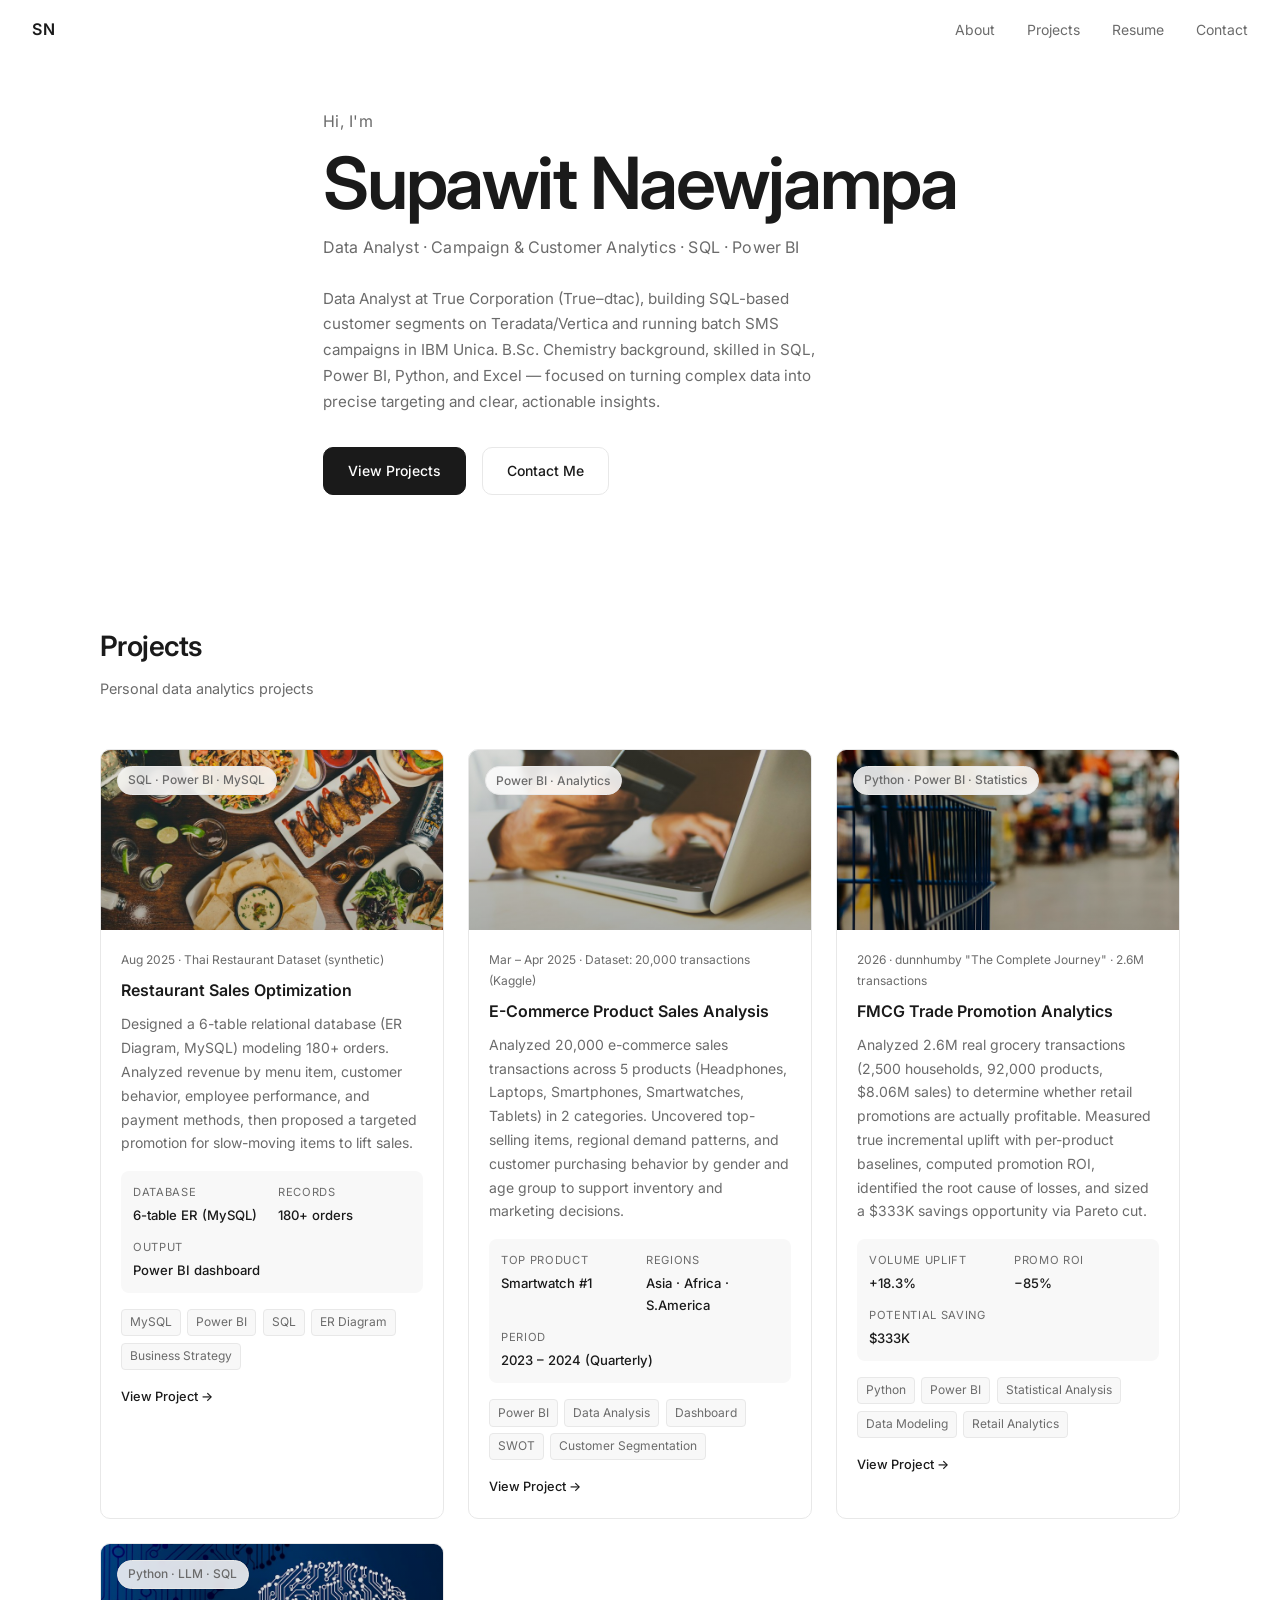
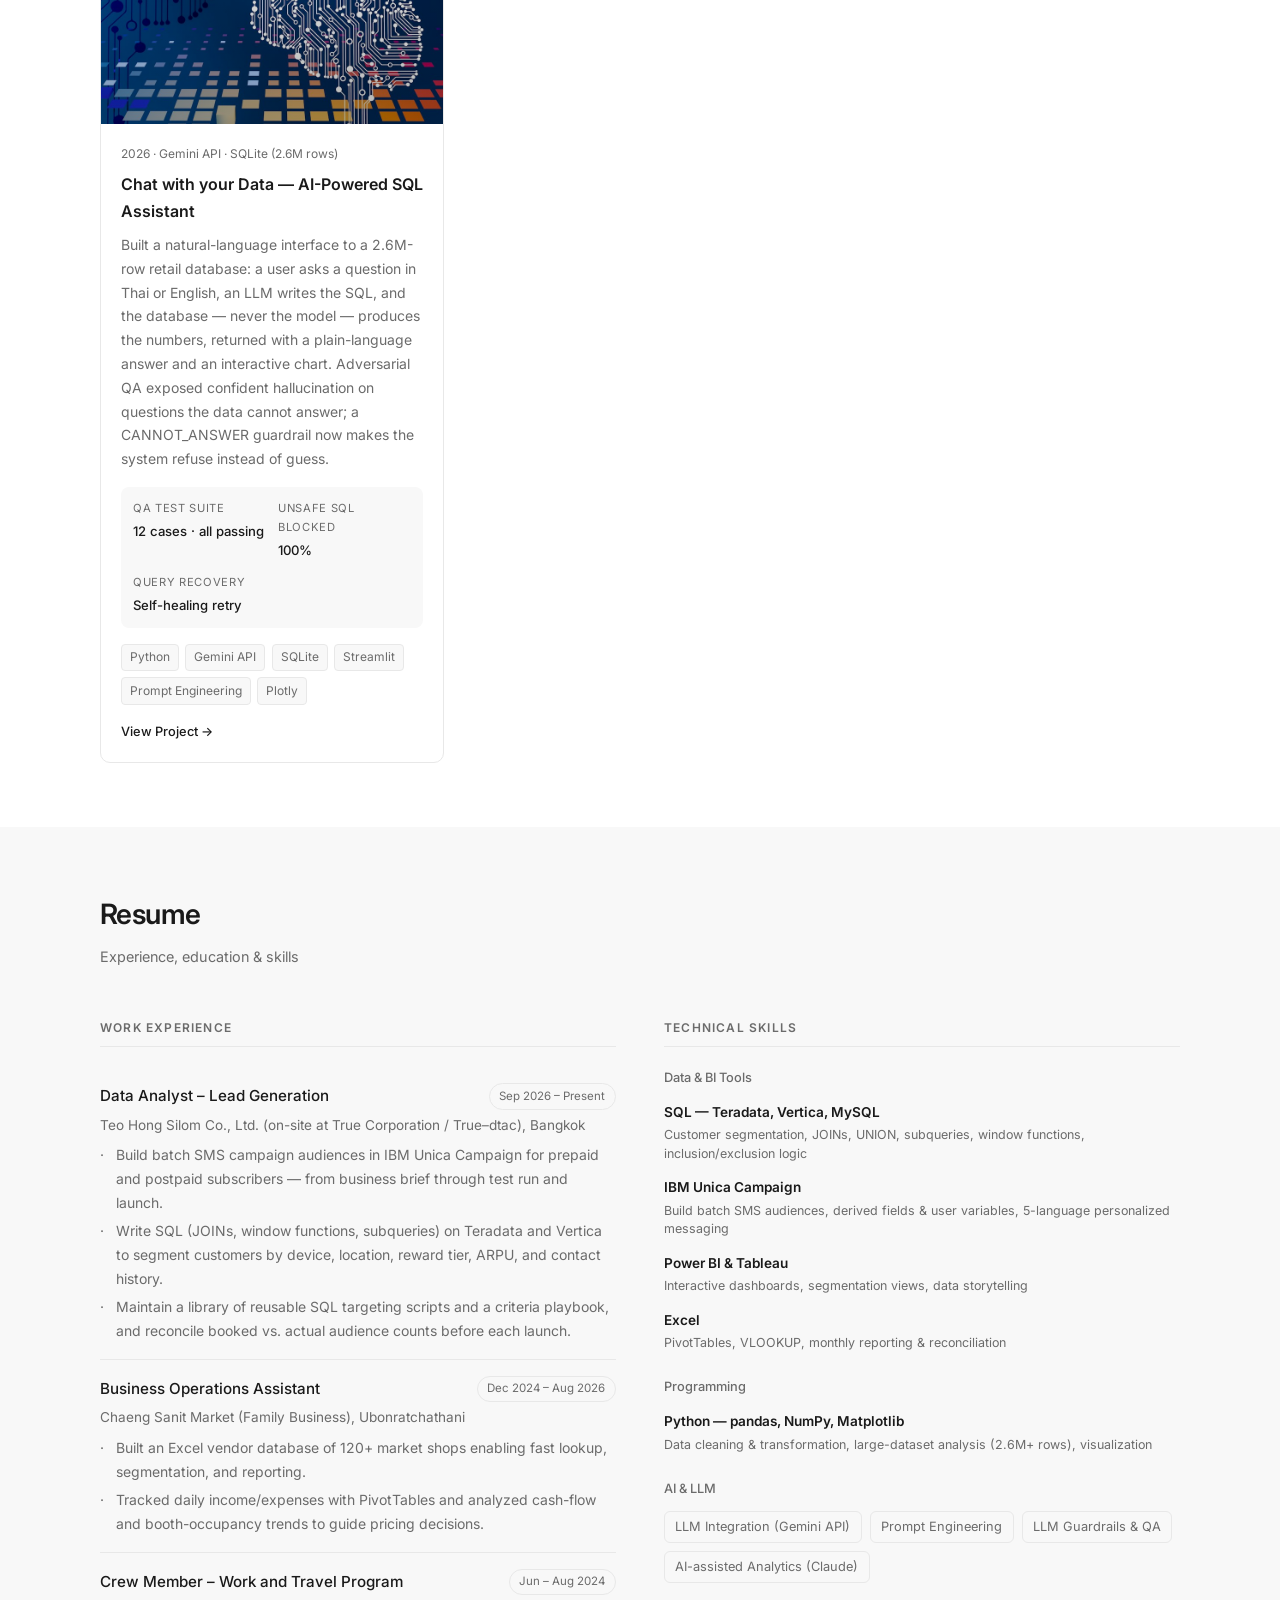
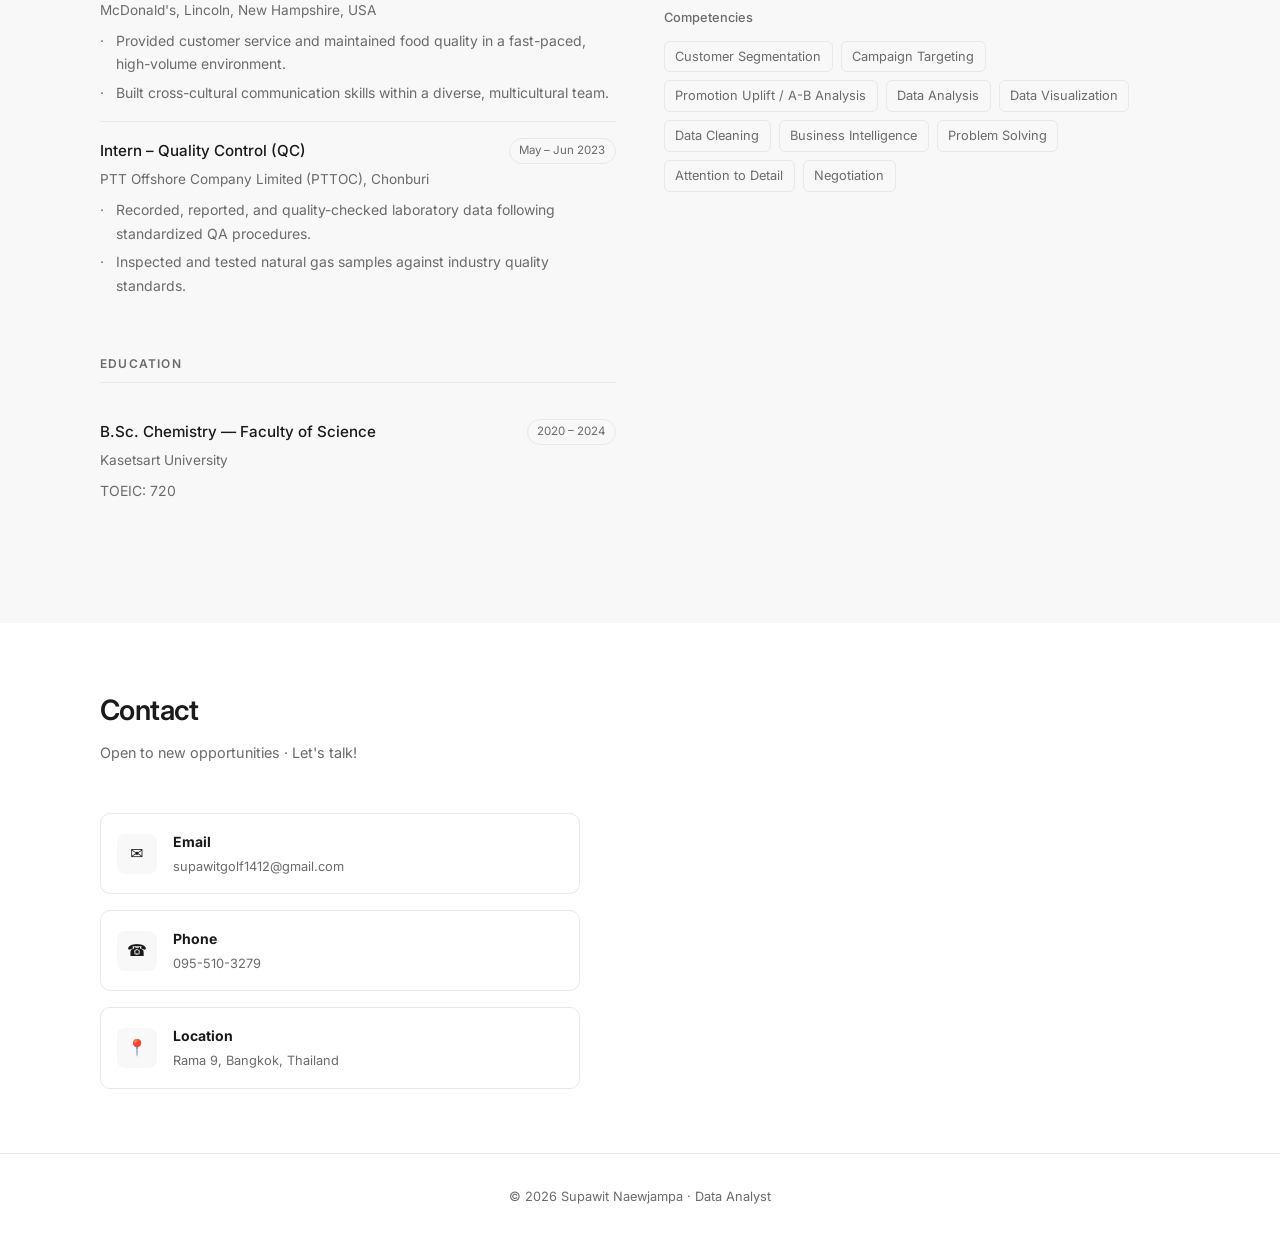
==== commit 7f3afdac: "Add project images, current role, align resume" ====
--- a/index.html
+++ b/index.html
@@ -10,7 +10,7 @@
   <meta property="og:description" content="Entry-level Data Analyst with hands-on experience in SQL, Power BI, Excel, and Python. View my projects and resume." />
   <meta property="og:type" content="website" />
   <link rel="icon" href="data:image/svg+xml,<svg xmlns='http://www.w3.org/2000/svg' viewBox='0 0 100 100'><text y='.9em' font-size='90'>📊</text></svg>" />
-  <link rel="stylesheet" href="style.css" />
+  <link rel="stylesheet" href="style.css?v=2" />
   <link rel="preconnect" href="https://fonts.googleapis.com" />
   <link href="https://fonts.googleapis.com/css2?family=Inter:wght@300;400;500;600&display=swap" rel="stylesheet" />
 </head>
@@ -35,10 +35,11 @@
     <div class="container">
       <p class="hero-greeting">Hi, I'm</p>
       <h1 class="hero-name">Supawit Naewjampa</h1>
-      <p class="hero-title">Data Analyst · SQL · Power BI · Python</p>
+      <p class="hero-title">Data Analyst · Campaign & Customer Analytics · SQL · Power BI</p>
       <p class="hero-bio">
-        Entry-level Data Analyst with a B.Sc. Chemistry background and hands-on experience in SQL, Power BI, Excel, and Python.
-        Dedicated to transforming complex data into clear, actionable insights that support strategic business decisions.
+        Data Analyst at True Corporation (True–dtac), building SQL-based customer segments on Teradata/Vertica and running
+        batch SMS campaigns in IBM Unica. B.Sc. Chemistry background, skilled in SQL, Power BI, Python, and Excel — focused
+        on turning complex data into precise targeting and clear, actionable insights.
       </p>
       <div class="hero-cta">
         <a href="#portfolio" class="btn btn-primary">View Projects</a>
@@ -60,21 +61,21 @@
             <span class="card-tag">SQL · Power BI · MySQL</span>
           </div>
           <div class="card-body">
-            <div class="card-meta">Aug 2025 · Thai Restaurant Dataset</div>
+            <div class="card-meta">Aug 2025 · Thai Restaurant Dataset (synthetic)</div>
             <h3>Restaurant Sales Optimization</h3>
-            <p>Designed a relational database (ER Diagram, MySQL) with 180+ orders across 6 tables. Analyzed revenue by menu item, customer behavior, employee performance, and payment methods — then applied promotion strategies that boosted total revenue by 110.61%.</p>
+            <p>Designed a 6-table relational database (ER Diagram, MySQL) modeling 180+ orders. Analyzed revenue by menu item, customer behavior, employee performance, and payment methods, then proposed a targeted promotion for slow-moving items to lift sales.</p>
             <div class="card-highlights">
               <div class="highlight-item">
-                <span class="highlight-label">Revenue Growth</span>
-                <span class="highlight-value">+110.61%</span>
-              </div>
-              <div class="highlight-item">
-                <span class="highlight-label">Avg Order Value</span>
-                <span class="highlight-value">+36.93%</span>
-              </div>
-              <div class="highlight-item">
-                <span class="highlight-label">Satisfaction</span>
-                <span class="highlight-value">4.15 / 5</span>
+                <span class="highlight-label">Database</span>
+                <span class="highlight-value">6-table ER (MySQL)</span>
+              </div>
+              <div class="highlight-item">
+                <span class="highlight-label">Records</span>
+                <span class="highlight-value">180+ orders</span>
+              </div>
+              <div class="highlight-item">
+                <span class="highlight-label">Output</span>
+                <span class="highlight-value">Power BI dashboard</span>
               </div>
             </div>
             <div class="card-tags">
@@ -199,14 +200,26 @@
 
             <div class="timeline-item">
               <div class="timeline-header">
+                <strong>Data Analyst – Lead Generation</strong>
+                <span class="badge">Sep 2026 – Present</span>
+              </div>
+              <p class="timeline-company">Teo Hong Silom Co., Ltd. (on-site at True Corporation / True–dtac), Bangkok</p>
+              <ul class="timeline-list">
+                <li>Build batch SMS campaign audiences in IBM Unica Campaign for prepaid and postpaid subscribers — from business brief through test run and launch.</li>
+                <li>Write SQL (JOINs, window functions, subqueries) on Teradata and Vertica to segment customers by device, location, reward tier, ARPU, and contact history.</li>
+                <li>Maintain a library of reusable SQL targeting scripts and a criteria playbook, and reconcile booked vs. actual audience counts before each launch.</li>
+              </ul>
+            </div>
+
+            <div class="timeline-item">
+              <div class="timeline-header">
                 <strong>Business Operations Assistant</strong>
-                <span class="badge">Dec 2024 – Present</span>
+                <span class="badge">Dec 2024 – Aug 2026</span>
               </div>
               <p class="timeline-company">Chaeng Sanit Market (Family Business), Ubonratchathani</p>
               <ul class="timeline-list">
-                <li>Managed daily income/expense records and produced monthly summary reports for a community market with multiple vendor booths.</li>
-                <li>Negotiated booth rental agreements and served as primary contact for vendors.</li>
-                <li>Monitored cash flow trends to inform pricing and space allocation strategies.</li>
+                <li>Built an Excel vendor database of 120+ market shops enabling fast lookup, segmentation, and reporting.</li>
+                <li>Tracked daily income/expenses with PivotTables and analyzed cash-flow and booth-occupancy trends to guide pricing decisions.</li>
               </ul>
             </div>
 
@@ -229,8 +242,8 @@
               </div>
               <p class="timeline-company">PTT Offshore Company Limited (PTTOC), Chonburi</p>
               <ul class="timeline-list">
-                <li>Inspected and tested natural gas samples for compliance with industry quality standards; zero quality incidents during internship.</li>
-                <li>Assisted in laboratory data recording and quality assurance procedures.</li>
+                <li>Recorded, reported, and quality-checked laboratory data following standardized QA procedures.</li>
+                <li>Inspected and tested natural gas samples against industry quality standards.</li>
               </ul>
             </div>
 
@@ -259,35 +272,35 @@
             <h3 class="resume-block-title">Technical Skills</h3>
 
             <div class="skill-group">
-              <h4>Data Tools</h4>
-              <div class="skill-list">
-                <div class="skill-item">
-                  <span>Excel</span>
-                  <div class="skill-bar"><div class="skill-fill" style="width:90%"></div></div>
-                </div>
-                <div class="skill-item">
-                  <span>SQL / MySQL</span>
-                  <div class="skill-bar"><div class="skill-fill" style="width:80%"></div></div>
-                </div>
-                <div class="skill-item">
-                  <span>Power BI</span>
-                  <div class="skill-bar"><div class="skill-fill" style="width:78%"></div></div>
-                </div>
-                <div class="skill-item">
-                  <span>Tableau</span>
-                  <div class="skill-bar"><div class="skill-fill" style="width:65%"></div></div>
-                </div>
-              </div>
+              <h4>Data &amp; BI Tools</h4>
+              <ul class="skill-cap">
+                <li>
+                  <span class="cap-name">SQL — Teradata, Vertica, MySQL</span>
+                  <span class="cap-desc">Customer segmentation, JOINs, UNION, subqueries, window functions, inclusion/exclusion logic</span>
+                </li>
+                <li>
+                  <span class="cap-name">IBM Unica Campaign</span>
+                  <span class="cap-desc">Build batch SMS audiences, derived fields &amp; user variables, 5-language personalized messaging</span>
+                </li>
+                <li>
+                  <span class="cap-name">Power BI &amp; Tableau</span>
+                  <span class="cap-desc">Interactive dashboards, segmentation views, data storytelling</span>
+                </li>
+                <li>
+                  <span class="cap-name">Excel</span>
+                  <span class="cap-desc">PivotTables, VLOOKUP, monthly reporting &amp; reconciliation</span>
+                </li>
+              </ul>
             </div>
 
             <div class="skill-group">
               <h4>Programming</h4>
-              <div class="skill-list">
-                <div class="skill-item">
-                  <span>Python (pandas, numpy, matplotlib)</span>
-                  <div class="skill-bar"><div class="skill-fill" style="width:72%"></div></div>
-                </div>
-              </div>
+              <ul class="skill-cap">
+                <li>
+                  <span class="cap-name">Python — pandas, NumPy, Matplotlib</span>
+                  <span class="cap-desc">Data cleaning &amp; transformation, large-dataset analysis (2.6M+ rows), visualization</span>
+                </li>
+              </ul>
             </div>
 
             <div class="skill-group">
@@ -303,6 +316,9 @@
             <div class="skill-group">
               <h4>Competencies</h4>
               <div class="tags-wrap">
+                <span class="tag">Customer Segmentation</span>
+                <span class="tag">Campaign Targeting</span>
+                <span class="tag">Promotion Uplift / A-B Analysis</span>
                 <span class="tag">Data Analysis</span>
                 <span class="tag">Data Visualization</span>
                 <span class="tag">Data Cleaning</span>
@@ -348,7 +364,7 @@
             <span class="contact-icon">📍</span>
             <div>
               <strong>Location</strong>
-              <p>Ubonratchathani, Thailand</p>
+              <p>Rama 9, Bangkok, Thailand</p>
             </div>
           </div>
         </div>
@@ -359,7 +375,7 @@
 
   <!-- FOOTER -->
   <footer class="footer">
-    <p>© 2025 Supawit Naewjampa · Data Analyst</p>
+    <p>© 2026 Supawit Naewjampa · Data Analyst</p>
   </footer>
 
   <script src="main.js"></script>
--- a/style.css
+++ b/style.css
@@ -206,6 +206,9 @@
   align-items: flex-start;
   padding: 1rem;
   position: relative;
+  background-size: cover;
+  background-position: center;
+  background-repeat: no-repeat;
 }
 
 .card-tag {
@@ -402,10 +405,10 @@
   margin-bottom: 0.4rem;
 }
 
-.card-img--db   { background: linear-gradient(135deg, #eef2f7 0%, #dce6f0 100%); }
-.card-img--ecom { background: linear-gradient(135deg, #f0f4ee 0%, #deecd8 100%); }
-.card-img--fmcg { background: linear-gradient(135deg, #fef9ec 0%, #fdebc8 100%); }
-.card-img--chat { background: linear-gradient(135deg, #f3f0fa 0%, #e2daf3 100%); }
+.card-img--db   { background-image: linear-gradient(rgba(0,0,0,0.10), rgba(0,0,0,0.28)), url('images/restaurant.jpg'); }
+.card-img--ecom { background-image: linear-gradient(rgba(0,0,0,0.10), rgba(0,0,0,0.28)), url('images/ecommerce.jpg'); }
+.card-img--fmcg { background-image: linear-gradient(rgba(0,0,0,0.10), rgba(0,0,0,0.28)), url('images/grocery.jpg'); }
+.card-img--chat { background-image: linear-gradient(rgba(0,0,0,0.10), rgba(0,0,0,0.28)), url('images/ai.jpg'); }
 
 /* ── Skills ── */
 .skill-group { margin-bottom: 1.5rem; }
@@ -418,6 +421,12 @@
 }
 
 .skill-list { display: flex; flex-direction: column; gap: 0.6rem; }
+
+/* Capability-based skills (replaces arbitrary % bars) */
+.skill-cap { list-style: none; display: flex; flex-direction: column; gap: 0.85rem; }
+.skill-cap li { display: flex; flex-direction: column; gap: 0.15rem; }
+.cap-name { font-size: 0.85rem; font-weight: 600; color: var(--text); }
+.cap-desc { font-size: 0.78rem; color: var(--muted); line-height: 1.45; }
 
 .skill-item {
   display: flex;
